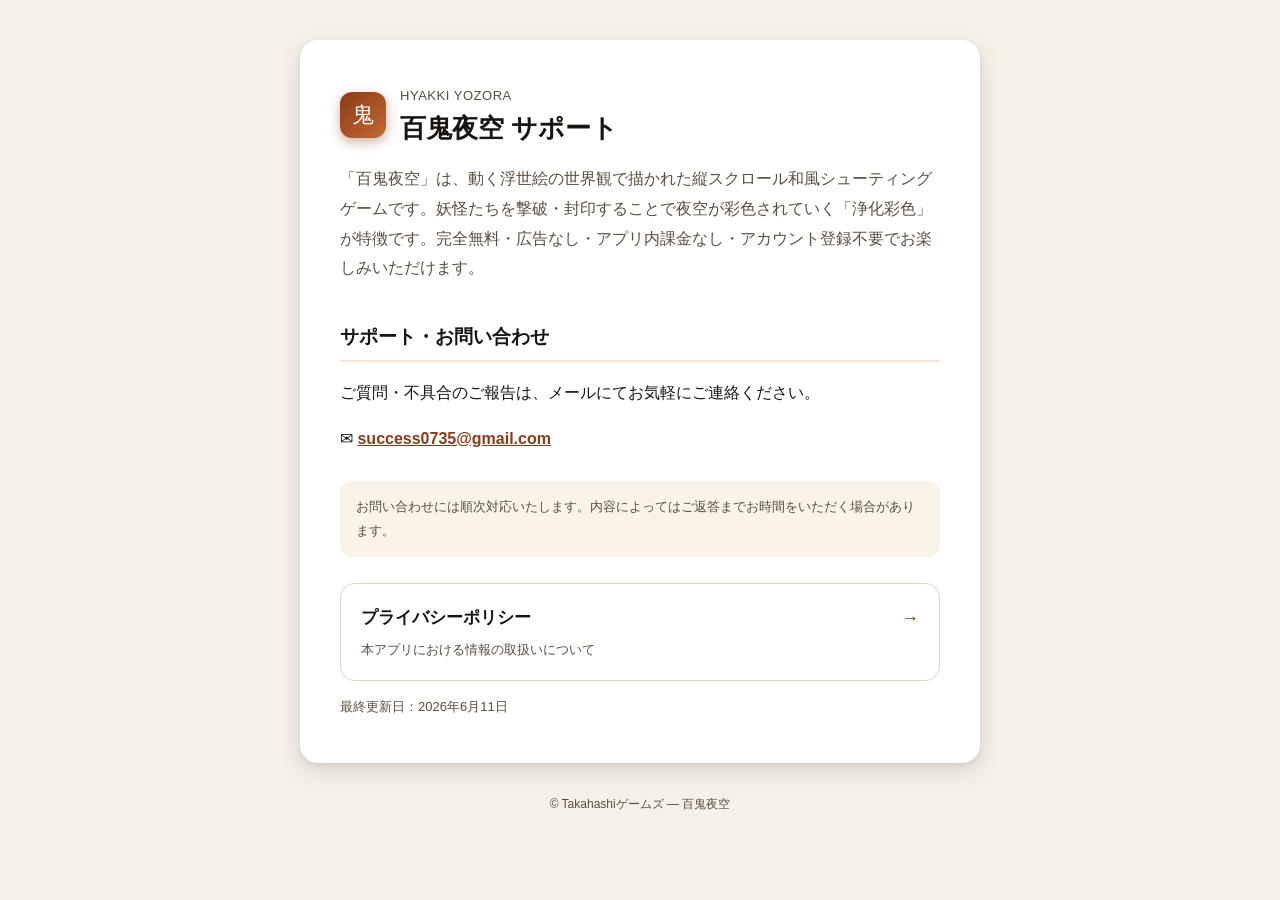
==== index.html @ 0e951652 "Add support and privacy policy pages for Hyakki Yozora Co-Authored-By: Claude Fable 5 <noreply@anthr" ====
<!DOCTYPE html>
<html lang="ja">
<head>
  <meta charset="UTF-8">
  <meta name="viewport" content="width=device-width, initial-scale=1.0">
  <title>百鬼夜空 サポート</title>
  <meta name="description" content="iOSアプリ「百鬼夜空」のサポートページ。お問い合わせ・プライバシーポリシー。">
  <link rel="stylesheet" href="style.css">
</head>
<body>
  <div class="wrap">
    <div class="paper">
      <div class="hero">
        <div class="hero-mark">鬼</div>
        <div>
          <div class="app-name">HYAKKI YOZORA</div>
          <h1>百鬼夜空 サポート</h1>
        </div>
      </div>

      <p class="lead">「百鬼夜空」は、動く浮世絵の世界観で描かれた縦スクロール和風シューティングゲームです。妖怪たちを撃破・封印することで夜空が彩色されていく「浄化彩色」が特徴です。完全無料・広告なし・アプリ内課金なし・アカウント登録不要でお楽しみいただけます。</p>

      <h2>サポート・お問い合わせ</h2>
      <p>ご質問・不具合のご報告は、メールにてお気軽にご連絡ください。</p>
      <p>✉ <a href="mailto:success0735@gmail.com?subject=%E7%99%BE%E9%AC%BC%E5%A4%9C%E7%A9%BA%E3%80%80%E3%81%8A%E5%95%8F%E3%81%84%E5%90%88%E3%82%8F%E3%81%9B"><strong>success0735@gmail.com</strong></a></p>
      <p class="note">お問い合わせには順次対応いたします。内容によってはご返答までお時間をいただく場合があります。</p>

      <div class="cards">
        <a class="card" href="privacy.html">
          <span class="arrow">→</span>
          <div class="t">プライバシーポリシー</div>
          <div class="d">本アプリにおける情報の取扱いについて</div>
        </a>
      </div>

      <p class="updated">最終更新日：2026年6月11日</p>
    </div>
    <footer>© Takahashiゲームズ — 百鬼夜空</footer>
  </div>
</body>
</html>
---- style.css ----
:root {
  --bg: #f5f0e8;
  --paper: #ffffff;
  --ink: #1a1410;
  --ink-soft: #5a4e3e;
  --accent: #8b3a1a;
  --accent-2: #c4692e;
  --accent-soft: #f4e4d4;
  --rule: #e2d8c8;
  --warm: #faf4e8;
}
@media (prefers-color-scheme: dark) {
  :root {
    --bg: #110d08;
    --paper: #1e1710;
    --ink: #f0e8da;
    --ink-soft: #b0a090;
    --accent: #e8905a;
    --accent-2: #f4b87a;
    --accent-soft: #3a2518;
    --rule: #382a1c;
    --warm: #2a1e12;
  }
}
* { box-sizing: border-box; }
html, body {
  margin: 0; padding: 0;
  background: var(--bg); color: var(--ink);
  font-family: -apple-system, BlinkMacSystemFont, "Hiragino Sans", "Yu Gothic", "Meiryo", sans-serif;
  line-height: 1.85; font-size: 16px;
}
a { color: var(--accent); }
.wrap { max-width: 720px; margin: 0 auto; padding: 40px 20px 80px; }
.paper {
  background: var(--paper); border-radius: 18px; padding: 44px 40px;
  box-shadow: 0 8px 24px rgba(17, 13, 8, 0.12), 0 2px 6px rgba(17, 13, 8, 0.08);
}
@media (max-width: 600px) {
  .paper { padding: 28px 20px; }
}
.hero { display: flex; align-items: center; gap: 14px; margin-bottom: 4px; }
.hero-mark {
  width: 46px; height: 46px; border-radius: 12px; flex: none;
  display: grid; place-items: center; font-size: 22px; color: #fff;
  background: linear-gradient(135deg, var(--accent), var(--accent-2));
  box-shadow: 0 4px 12px rgba(139, 58, 26, 0.4);
}
.app-name { font-size: 13px; color: var(--ink-soft); letter-spacing: .04em; }
h1 { font-size: 26px; margin: 2px 0 0; line-height: 1.4; }
h2 { font-size: 19px; margin: 36px 0 10px; padding-bottom: 6px; border-bottom: 2px solid var(--accent-soft); }
h3 { font-size: 16px; margin: 22px 0 6px; color: var(--accent); }
.updated { color: var(--ink-soft); font-size: 13px; margin: 14px 0 0; }
.lead { color: var(--ink-soft); margin-top: 18px; }
ul, ol { padding-left: 1.3em; }
li { margin: 4px 0; }
.note {
  margin-top: 28px; padding: 14px 16px; border-radius: 12px;
  background: var(--warm); color: var(--ink-soft); font-size: 13px;
}
.back { display: inline-block; margin-bottom: 18px; font-size: 14px; text-decoration: none; }
.back:hover { text-decoration: underline; }
.cards { display: grid; gap: 14px; margin-top: 26px; }
.card {
  display: block; text-decoration: none; color: inherit;
  border: 1px solid var(--rule); border-radius: 14px; padding: 18px 20px;
  transition: transform .12s ease, box-shadow .12s ease, border-color .12s ease;
}
.card:hover { transform: translateY(-2px); border-color: var(--accent); box-shadow: 0 6px 18px rgba(139, 58, 26, .18); }
.card .t { font-size: 17px; font-weight: 700; }
.card .d { font-size: 13px; color: var(--ink-soft); margin-top: 4px; }
.card .arrow { float: right; color: var(--accent); font-size: 18px; }
footer { text-align: center; color: var(--ink-soft); font-size: 12px; margin-top: 30px; }
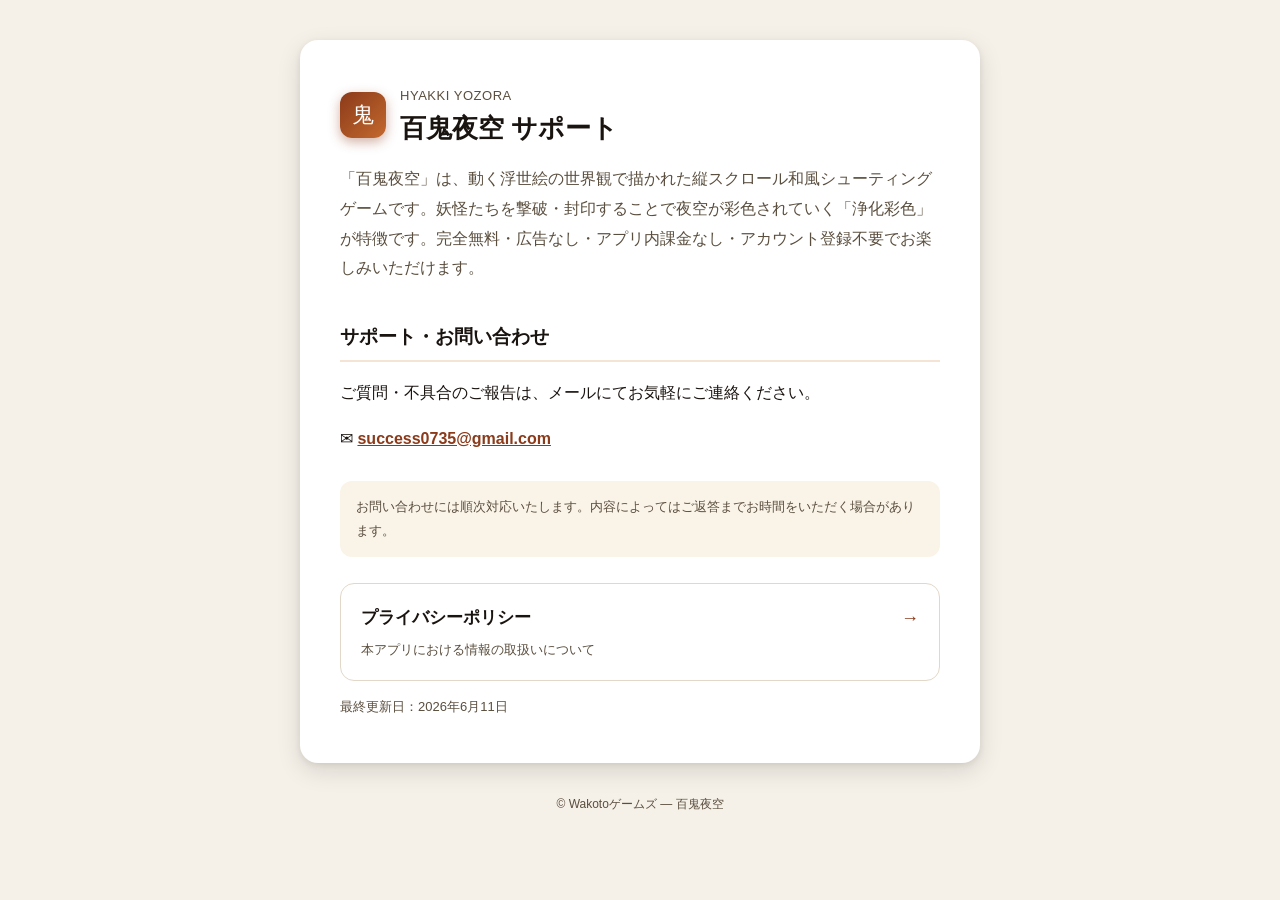
==== commit 4519aec4: "事業者表記をWakotoゲームズに変更 Co-Authored-By: Claude <noreply@anthropic.com>" ====
--- a/index.html
+++ b/index.html
@@ -35,7 +35,7 @@
 
       <p class="updated">最終更新日：2026年6月11日</p>
     </div>
-    <footer>© Takahashiゲームズ — 百鬼夜空</footer>
+    <footer>© Wakotoゲームズ — 百鬼夜空</footer>
   </div>
 </body>
 </html>
